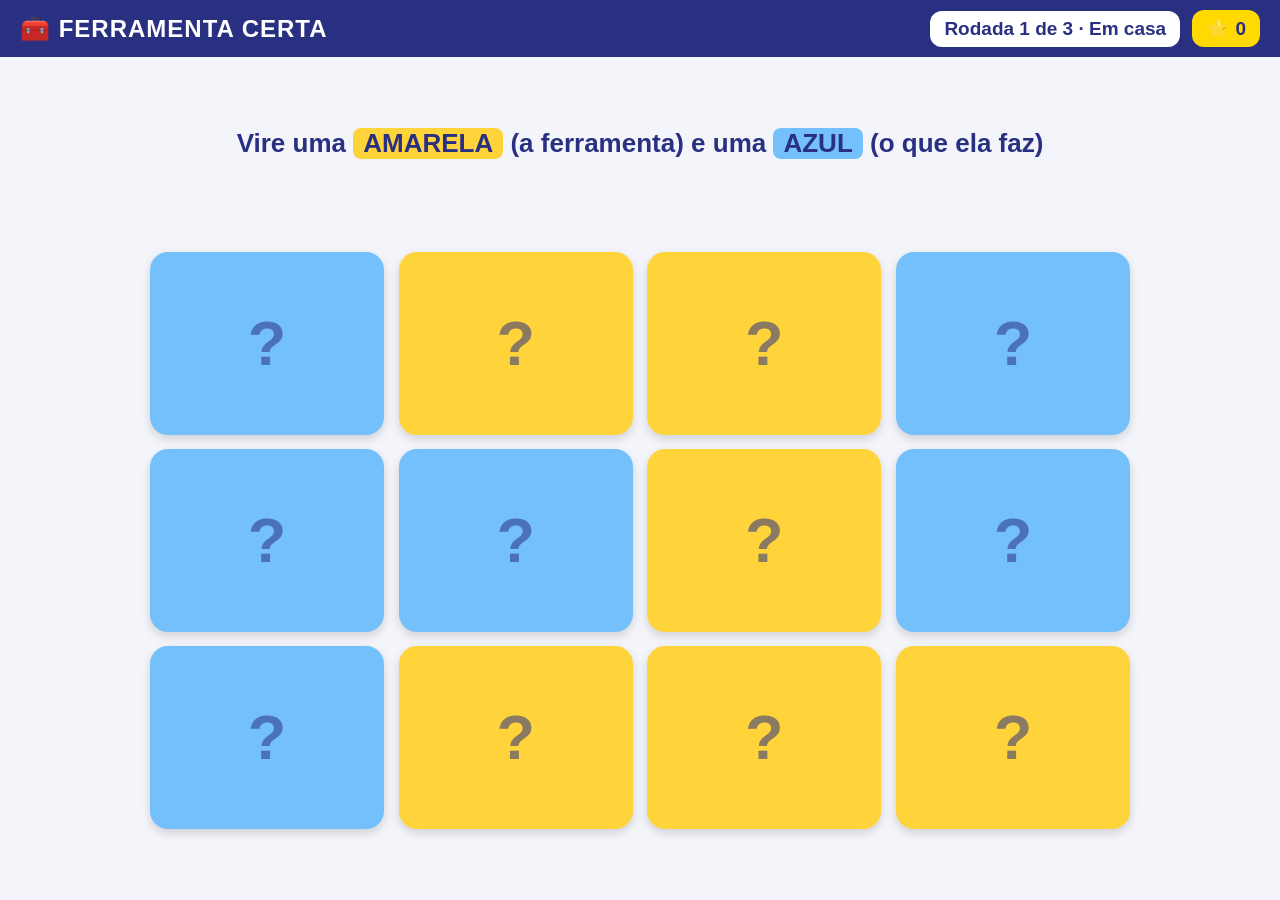
==== FERRAMENTA-CERTA.html @ cb0653e6 "Add files via upload" ====
<!DOCTYPE html><html lang="pt-BR"><head><meta charset="utf-8"><meta name="viewport" content="width=device-width, initial-scale=1">
<title>FERRAMENTA CERTA</title><style>
*{box-sizing:border-box;margin:0;padding:0}html,body{height:100%;overflow:hidden}
body{font-family:"Trebuchet MS",Verdana,sans-serif;color:#2A3081;background:#F4F5FB;display:flex;flex-direction:column;user-select:none}
header{background:#2A3081;color:#fff;padding:10px 20px;display:flex;align-items:center;gap:12px;flex-shrink:0}
header h1{font-size:24px;letter-spacing:1px}.chip{font-size:19px;font-weight:bold;border-radius:12px;padding:7px 14px;white-space:nowrap}
#cR{background:#fff;color:#2A3081;margin-left:auto}#cE{background:#FFD900;color:#2A3081}
#palco{flex:1;display:flex;flex-direction:column;align-items:center;justify-content:center;gap:1.6vh;padding:1.4vh 2vw;min-height:0}
#regra{font-size:clamp(18px,3vh,26px);font-weight:bold;text-align:center}
.qa,.qz{display:inline-block;border-radius:8px;padding:0 10px;color:#2A3081}.qa{background:#FFD43B}.qz{background:#74C0FC}
#frase{min-height:clamp(44px,7.5vh,64px);font-size:clamp(22px,4vh,36px);font-weight:bold;background:#fff;border-radius:16px;padding:.8vh 26px;box-shadow:0 4px 14px rgba(42,48,129,.12);display:flex;align-items:center;gap:14px;text-align:center}
#frase:empty{visibility:hidden}
#grade{display:grid;grid-template-columns:repeat(4,1fr);gap:1.6vh;width:min(94vw,calc((100vh - 200px) * 1.4));flex-shrink:0}
.carta{aspect-ratio:1/0.78;border-radius:18px;border:5px solid transparent;font:inherit;cursor:pointer;display:flex;align-items:center;justify-content:center;font-size:clamp(40px,10vh,96px);line-height:1;box-shadow:0 4px 10px rgba(0,0,0,.15);transition:transform .15s}
.carta:hover{transform:scale(1.04)}
.carta.fer{background:#FFD43B}.carta.fun{background:#74C0FC}
.carta .v{display:none}.carta .q{font-size:.7em;font-weight:bold;color:rgba(42,48,129,.55)}
.carta.aberta,.carta.ok{background:#fff}.carta.aberta .v,.carta.ok .v{display:block}.carta.aberta .q,.carta.ok .q{display:none}
.carta.aberta.fer{border-color:#FAB005}.carta.aberta.fun{border-color:#1C7ED6}
.carta.ok{border-color:#2F9E44;cursor:default;transform:none;box-shadow:none}
#aviso{position:fixed;bottom:22px;left:50%;transform:translateX(-50%);font-size:24px;font-weight:bold;padding:12px 26px;border-radius:14px;display:none;background:#E8590C;color:#fff;z-index:40;box-shadow:0 6px 18px rgba(0,0,0,.25)}
#festa{position:fixed;inset:0;background:rgba(255,255,255,.97);display:none;flex-direction:column;align-items:center;gap:1.6vh;text-align:center;padding:3vh 20px;overflow-y:auto;z-index:20}
#festa>:first-child{margin-top:auto}#festa>:last-child{margin-bottom:auto}
#festa .tit{font-size:clamp(32px,6vh,52px);font-weight:bold}#festa .sub{font-size:clamp(19px,3.2vh,26px);color:#444;max-width:820px;line-height:1.4}
#festa .lista{display:grid;grid-template-columns:repeat(2,minmax(0,1fr));gap:1vh 30px;max-width:900px;text-align:left}
#festa .lista div{font-size:clamp(17px,2.9vh,24px);font-weight:bold}
#festa button{font:inherit;font-size:26px;font-weight:bold;padding:1.6vh 34px;border:none;border-radius:14px;background:#2F9E44;color:#fff;cursor:pointer}
.emoG{font-size:clamp(64px,13vh,120px);line-height:1}
</style></head><body>
<header><h1>🧰 FERRAMENTA CERTA</h1><div class="chip" id="cR">—</div><div class="chip" id="cE">⭐ 0</div></header>
<div id="palco"><div id="regra">Vire uma <span class="qa">AMARELA</span> (a ferramenta) e uma <span class="qz">AZUL</span> (o que ela faz)</div>
<div id="frase"></div><div id="grade"></div></div><div id="aviso"></div><div id="festa"></div>
<script>(function(){var $=function(i){return document.getElementById(i)};
var R=[
 {nome:'Em casa',p:[['✂️','📄','A <b>TESOURA</b> corta o <b>PAPEL</b>.'],['🔑','🚪','A <b>CHAVE</b> abre a <b>PORTA</b>.'],['☂️','🌧️','O <b>GUARDA-CHUVA</b> protege da <b>CHUVA</b>.'],['⛏️','💎','A <b>PICARETA</b> cava até o <b>DIAMANTE</b>.'],['🧹','🍂','A <b>VASSOURA</b> varre as <b>FOLHAS</b>.'],['🧼','👐','O <b>SABONETE</b> limpa as <b>MÃOS</b>.']]},
 {nome:'Aparelhos',p:[['🔦','🌙','A <b>LANTERNA</b> ilumina o <b>ESCURO</b>.'],['⏰','😴','O <b>DESPERTADOR</b> acorda quem <b>DORME</b>.'],['🎧','🎵','O <b>FONE</b> deixa ouvir <b>MÚSICA</b>.'],['📞','👵','O <b>TELEFONE</b> fala com a <b>VOVÓ</b> que mora longe.'],['📷','🖼️','A <b>CÂMERA</b> tira <b>FOTO</b>.'],['🌡️','🤒','O <b>TERMÔMETRO</b> mede a <b>FEBRE</b>.']]},
 {nome:'No computador',p:[['⌨️','🔤','O <b>TECLADO</b> escreve <b>LETRAS</b>.'],['🖱️','👆','O <b>MOUSE</b> aponta e <b>CLICA</b>.'],['🖨️','📃','A <b>IMPRESSORA</b> põe no <b>PAPEL</b>.'],['🎤','🗣️','O <b>MICROFONE</b> escuta a <b>VOZ</b>.'],['🖥️','👀','A <b>TELA</b> mostra as <b>IMAGENS</b>.'],['📱','💬','O <b>CELULAR</b> manda <b>MENSAGEM</b>.']]}
],r=0,est=0,aberta=[],trava=false,achados=0;
function emb(a){a=a.slice();for(var i=a.length-1;i>0;i--){var j=Math.floor(Math.random()*(i+1)),t=a[i];a[i]=a[j];a[j]=t;}return a;}
function aviso(t){var a=$('aviso');a.textContent=t;a.style.display='block';clearTimeout(a._t);a._t=setTimeout(function(){a.style.display='none';},1600);}
function festa(html,bt,fn){var f=$('festa');f.innerHTML=html+'<button id="btF">'+bt+'</button>';f.style.display='flex';$('btF').onclick=function(){f.style.display='none';fn();};}
function monta(){var Rd=R[r],cs=[];achados=0;aberta=[];trava=false;$('frase').innerHTML='';
 Rd.p.forEach(function(p,i){cs.push({par:i,t:'fer',e:p[0]});cs.push({par:i,t:'fun',e:p[1]});});
 $('cR').textContent='Rodada '+(r+1)+' de '+R.length+' · '+Rd.nome;
 var g=$('grade');g.innerHTML='';
 emb(cs).forEach(function(c){var b=document.createElement('button');b.className='carta '+c.t;b.innerHTML='<span class="q">?</span><span class="v">'+c.e+'</span>';b._c=c;b.onclick=function(){vira(b);};g.appendChild(b);});}
function vira(b){if(trava||b.classList.contains('ok')||b.classList.contains('aberta'))return;
 if(aberta.length===1&&aberta[0]._c.t===b._c.t){aviso(b._c.t==='fer'?'Agora vire uma AZUL!':'Agora vire uma AMARELA!');return;}
 b.classList.add('aberta');aberta.push(b);if(aberta.length<2)return;
 var a=aberta[0],c=aberta[1];
 if(a._c.par===c._c.par){a.classList.remove('aberta');c.classList.remove('aberta');a.classList.add('ok');c.classList.add('ok');aberta=[];achados++;est++;$('cE').textContent='⭐ '+est;
  var p=R[r].p[a._c.par];$('frase').innerHTML='<span>'+p[0]+'</span><span>'+p[2]+'</span><span>'+p[1]+'</span>';
  if(achados===R[r].p.length)setTimeout(fimRodada,900);}
 else{trava=true;setTimeout(function(){a.classList.remove('aberta');c.classList.remove('aberta');aberta=[];trava=false;},1200);}}
function fimRodada(){var Rd=R[r],h='<div class="lista">';Rd.p.forEach(function(p){h+='<div>'+p[0]+' '+p[2]+'</div>';});h+='</div>';
 if(r<R.length-1)festa('<div class="emoG">🎉</div><div class="tit">Rodada completa!</div><div class="sub">Cada ferramenta tem uma função:</div>'+h,'PRÓXIMA RODADA →',function(){r++;monta();});
 else festa('<div class="emoG">🏆</div><div class="tit">Toda ferramenta tem uma função!</div><div class="sub">O computador também é uma caixa de ferramentas: cada parte faz uma coisa.<br>Você juntou <b>'+est+'</b> estrelas.</div>'+h,'JOGAR DE NOVO',function(){r=0;est=0;$('cE').textContent='⭐ 0';monta();});}
window.__t={R:R,get r(){return r},get est(){return est}};monta();})();</script></body></html>
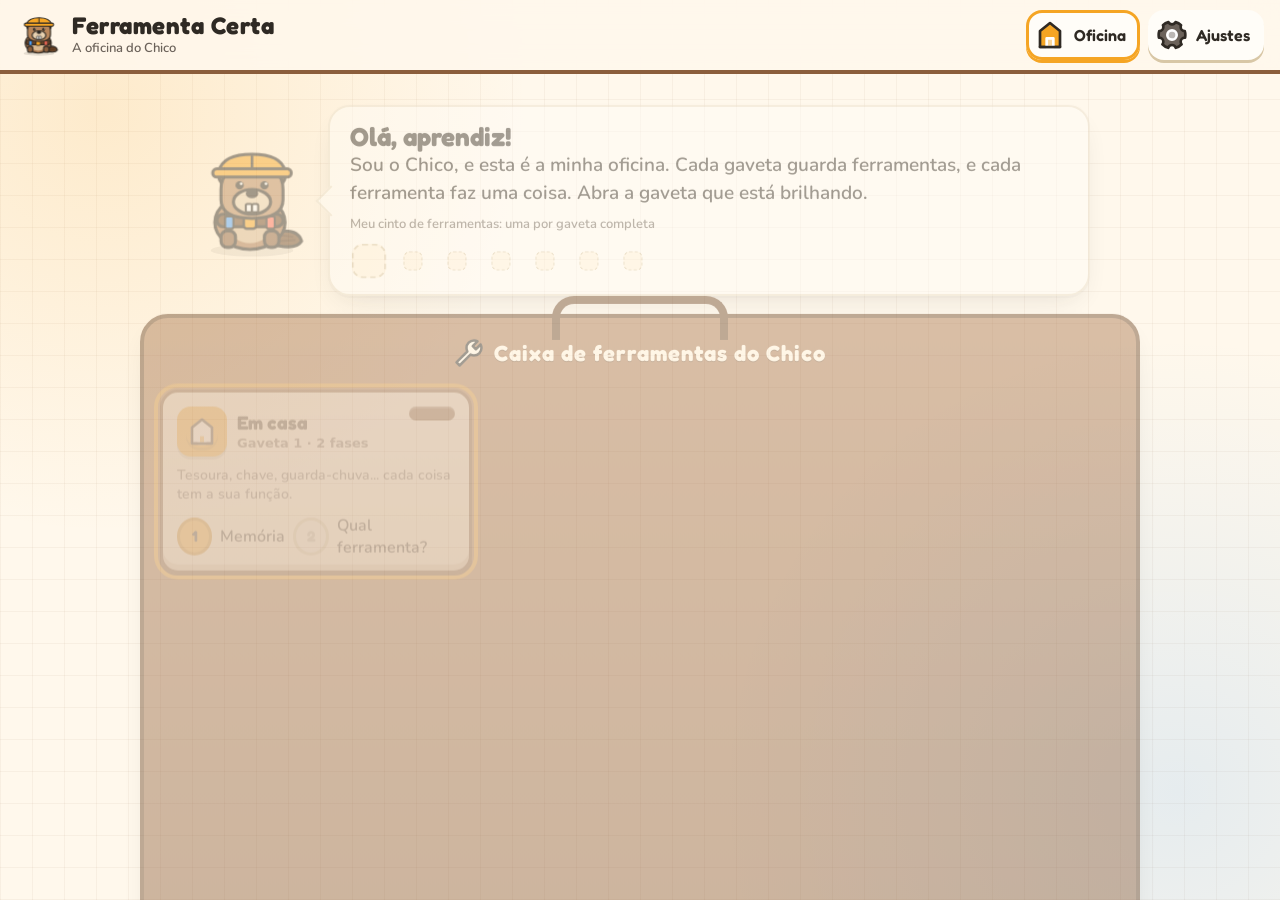
==== commit 1e9dce67: "Reconstrói o Ferramenta Certa como a oficina do castor Chico - Novo visual de oficina (madeira, pape" ====
--- a/FERRAMENTA-CERTA.html
+++ b/FERRAMENTA-CERTA.html
@@ -1,58 +1,3 @@
-<!DOCTYPE html><html lang="pt-BR"><head><meta charset="utf-8"><meta name="viewport" content="width=device-width, initial-scale=1">
-<title>FERRAMENTA CERTA</title><style>
-*{box-sizing:border-box;margin:0;padding:0}html,body{height:100%;overflow:hidden}
-body{font-family:"Trebuchet MS",Verdana,sans-serif;color:#2A3081;background:#F4F5FB;display:flex;flex-direction:column;user-select:none}
-header{background:#2A3081;color:#fff;padding:10px 20px;display:flex;align-items:center;gap:12px;flex-shrink:0}
-header h1{font-size:24px;letter-spacing:1px}.chip{font-size:19px;font-weight:bold;border-radius:12px;padding:7px 14px;white-space:nowrap}
-#cR{background:#fff;color:#2A3081;margin-left:auto}#cE{background:#FFD900;color:#2A3081}
-#palco{flex:1;display:flex;flex-direction:column;align-items:center;justify-content:center;gap:1.6vh;padding:1.4vh 2vw;min-height:0}
-#regra{font-size:clamp(18px,3vh,26px);font-weight:bold;text-align:center}
-.qa,.qz{display:inline-block;border-radius:8px;padding:0 10px;color:#2A3081}.qa{background:#FFD43B}.qz{background:#74C0FC}
-#frase{min-height:clamp(44px,7.5vh,64px);font-size:clamp(22px,4vh,36px);font-weight:bold;background:#fff;border-radius:16px;padding:.8vh 26px;box-shadow:0 4px 14px rgba(42,48,129,.12);display:flex;align-items:center;gap:14px;text-align:center}
-#frase:empty{visibility:hidden}
-#grade{display:grid;grid-template-columns:repeat(4,1fr);gap:1.6vh;width:min(94vw,calc((100vh - 200px) * 1.4));flex-shrink:0}
-.carta{aspect-ratio:1/0.78;border-radius:18px;border:5px solid transparent;font:inherit;cursor:pointer;display:flex;align-items:center;justify-content:center;font-size:clamp(40px,10vh,96px);line-height:1;box-shadow:0 4px 10px rgba(0,0,0,.15);transition:transform .15s}
-.carta:hover{transform:scale(1.04)}
-.carta.fer{background:#FFD43B}.carta.fun{background:#74C0FC}
-.carta .v{display:none}.carta .q{font-size:.7em;font-weight:bold;color:rgba(42,48,129,.55)}
-.carta.aberta,.carta.ok{background:#fff}.carta.aberta .v,.carta.ok .v{display:block}.carta.aberta .q,.carta.ok .q{display:none}
-.carta.aberta.fer{border-color:#FAB005}.carta.aberta.fun{border-color:#1C7ED6}
-.carta.ok{border-color:#2F9E44;cursor:default;transform:none;box-shadow:none}
-#aviso{position:fixed;bottom:22px;left:50%;transform:translateX(-50%);font-size:24px;font-weight:bold;padding:12px 26px;border-radius:14px;display:none;background:#E8590C;color:#fff;z-index:40;box-shadow:0 6px 18px rgba(0,0,0,.25)}
-#festa{position:fixed;inset:0;background:rgba(255,255,255,.97);display:none;flex-direction:column;align-items:center;gap:1.6vh;text-align:center;padding:3vh 20px;overflow-y:auto;z-index:20}
-#festa>:first-child{margin-top:auto}#festa>:last-child{margin-bottom:auto}
-#festa .tit{font-size:clamp(32px,6vh,52px);font-weight:bold}#festa .sub{font-size:clamp(19px,3.2vh,26px);color:#444;max-width:820px;line-height:1.4}
-#festa .lista{display:grid;grid-template-columns:repeat(2,minmax(0,1fr));gap:1vh 30px;max-width:900px;text-align:left}
-#festa .lista div{font-size:clamp(17px,2.9vh,24px);font-weight:bold}
-#festa button{font:inherit;font-size:26px;font-weight:bold;padding:1.6vh 34px;border:none;border-radius:14px;background:#2F9E44;color:#fff;cursor:pointer}
-.emoG{font-size:clamp(64px,13vh,120px);line-height:1}
-</style></head><body>
-<header><h1>🧰 FERRAMENTA CERTA</h1><div class="chip" id="cR">—</div><div class="chip" id="cE">⭐ 0</div></header>
-<div id="palco"><div id="regra">Vire uma <span class="qa">AMARELA</span> (a ferramenta) e uma <span class="qz">AZUL</span> (o que ela faz)</div>
-<div id="frase"></div><div id="grade"></div></div><div id="aviso"></div><div id="festa"></div>
-<script>(function(){var $=function(i){return document.getElementById(i)};
-var R=[
- {nome:'Em casa',p:[['✂️','📄','A <b>TESOURA</b> corta o <b>PAPEL</b>.'],['🔑','🚪','A <b>CHAVE</b> abre a <b>PORTA</b>.'],['☂️','🌧️','O <b>GUARDA-CHUVA</b> protege da <b>CHUVA</b>.'],['⛏️','💎','A <b>PICARETA</b> cava até o <b>DIAMANTE</b>.'],['🧹','🍂','A <b>VASSOURA</b> varre as <b>FOLHAS</b>.'],['🧼','👐','O <b>SABONETE</b> limpa as <b>MÃOS</b>.']]},
- {nome:'Aparelhos',p:[['🔦','🌙','A <b>LANTERNA</b> ilumina o <b>ESCURO</b>.'],['⏰','😴','O <b>DESPERTADOR</b> acorda quem <b>DORME</b>.'],['🎧','🎵','O <b>FONE</b> deixa ouvir <b>MÚSICA</b>.'],['📞','👵','O <b>TELEFONE</b> fala com a <b>VOVÓ</b> que mora longe.'],['📷','🖼️','A <b>CÂMERA</b> tira <b>FOTO</b>.'],['🌡️','🤒','O <b>TERMÔMETRO</b> mede a <b>FEBRE</b>.']]},
- {nome:'No computador',p:[['⌨️','🔤','O <b>TECLADO</b> escreve <b>LETRAS</b>.'],['🖱️','👆','O <b>MOUSE</b> aponta e <b>CLICA</b>.'],['🖨️','📃','A <b>IMPRESSORA</b> põe no <b>PAPEL</b>.'],['🎤','🗣️','O <b>MICROFONE</b> escuta a <b>VOZ</b>.'],['🖥️','👀','A <b>TELA</b> mostra as <b>IMAGENS</b>.'],['📱','💬','O <b>CELULAR</b> manda <b>MENSAGEM</b>.']]}
-],r=0,est=0,aberta=[],trava=false,achados=0;
-function emb(a){a=a.slice();for(var i=a.length-1;i>0;i--){var j=Math.floor(Math.random()*(i+1)),t=a[i];a[i]=a[j];a[j]=t;}return a;}
-function aviso(t){var a=$('aviso');a.textContent=t;a.style.display='block';clearTimeout(a._t);a._t=setTimeout(function(){a.style.display='none';},1600);}
-function festa(html,bt,fn){var f=$('festa');f.innerHTML=html+'<button id="btF">'+bt+'</button>';f.style.display='flex';$('btF').onclick=function(){f.style.display='none';fn();};}
-function monta(){var Rd=R[r],cs=[];achados=0;aberta=[];trava=false;$('frase').innerHTML='';
- Rd.p.forEach(function(p,i){cs.push({par:i,t:'fer',e:p[0]});cs.push({par:i,t:'fun',e:p[1]});});
- $('cR').textContent='Rodada '+(r+1)+' de '+R.length+' · '+Rd.nome;
- var g=$('grade');g.innerHTML='';
- emb(cs).forEach(function(c){var b=document.createElement('button');b.className='carta '+c.t;b.innerHTML='<span class="q">?</span><span class="v">'+c.e+'</span>';b._c=c;b.onclick=function(){vira(b);};g.appendChild(b);});}
-function vira(b){if(trava||b.classList.contains('ok')||b.classList.contains('aberta'))return;
- if(aberta.length===1&&aberta[0]._c.t===b._c.t){aviso(b._c.t==='fer'?'Agora vire uma AZUL!':'Agora vire uma AMARELA!');return;}
- b.classList.add('aberta');aberta.push(b);if(aberta.length<2)return;
- var a=aberta[0],c=aberta[1];
- if(a._c.par===c._c.par){a.classList.remove('aberta');c.classList.remove('aberta');a.classList.add('ok');c.classList.add('ok');aberta=[];achados++;est++;$('cE').textContent='⭐ '+est;
-  var p=R[r].p[a._c.par];$('frase').innerHTML='<span>'+p[0]+'</span><span>'+p[2]+'</span><span>'+p[1]+'</span>';
-  if(achados===R[r].p.length)setTimeout(fimRodada,900);}
- else{trava=true;setTimeout(function(){a.classList.remove('aberta');c.classList.remove('aberta');aberta=[];trava=false;},1200);}}
-function fimRodada(){var Rd=R[r],h='<div class="lista">';Rd.p.forEach(function(p){h+='<div>'+p[0]+' '+p[2]+'</div>';});h+='</div>';
- if(r<R.length-1)festa('<div class="emoG">🎉</div><div class="tit">Rodada completa!</div><div class="sub">Cada ferramenta tem uma função:</div>'+h,'PRÓXIMA RODADA →',function(){r++;monta();});
- else festa('<div class="emoG">🏆</div><div class="tit">Toda ferramenta tem uma função!</div><div class="sub">O computador também é uma caixa de ferramentas: cada parte faz uma coisa.<br>Você juntou <b>'+est+'</b> estrelas.</div>'+h,'JOGAR DE NOVO',function(){r=0;est=0;$('cE').textContent='⭐ 0';monta();});}
-window.__t={R:R,get r(){return r},get est(){return est}};monta();})();</script></body></html>
+<!DOCTYPE html>
+<html lang="pt-BR"><head><meta charset="utf-8"><meta http-equiv="refresh" content="0; url=./"><link rel="canonical" href="https://ferramenta-certa.cliick.dev/"><title>FERRAMENTA-CERTA</title></head>
+<body><p>O jogo mudou de endereço: <a href="./">ferramenta-certa.cliick.dev</a></p></body></html>
